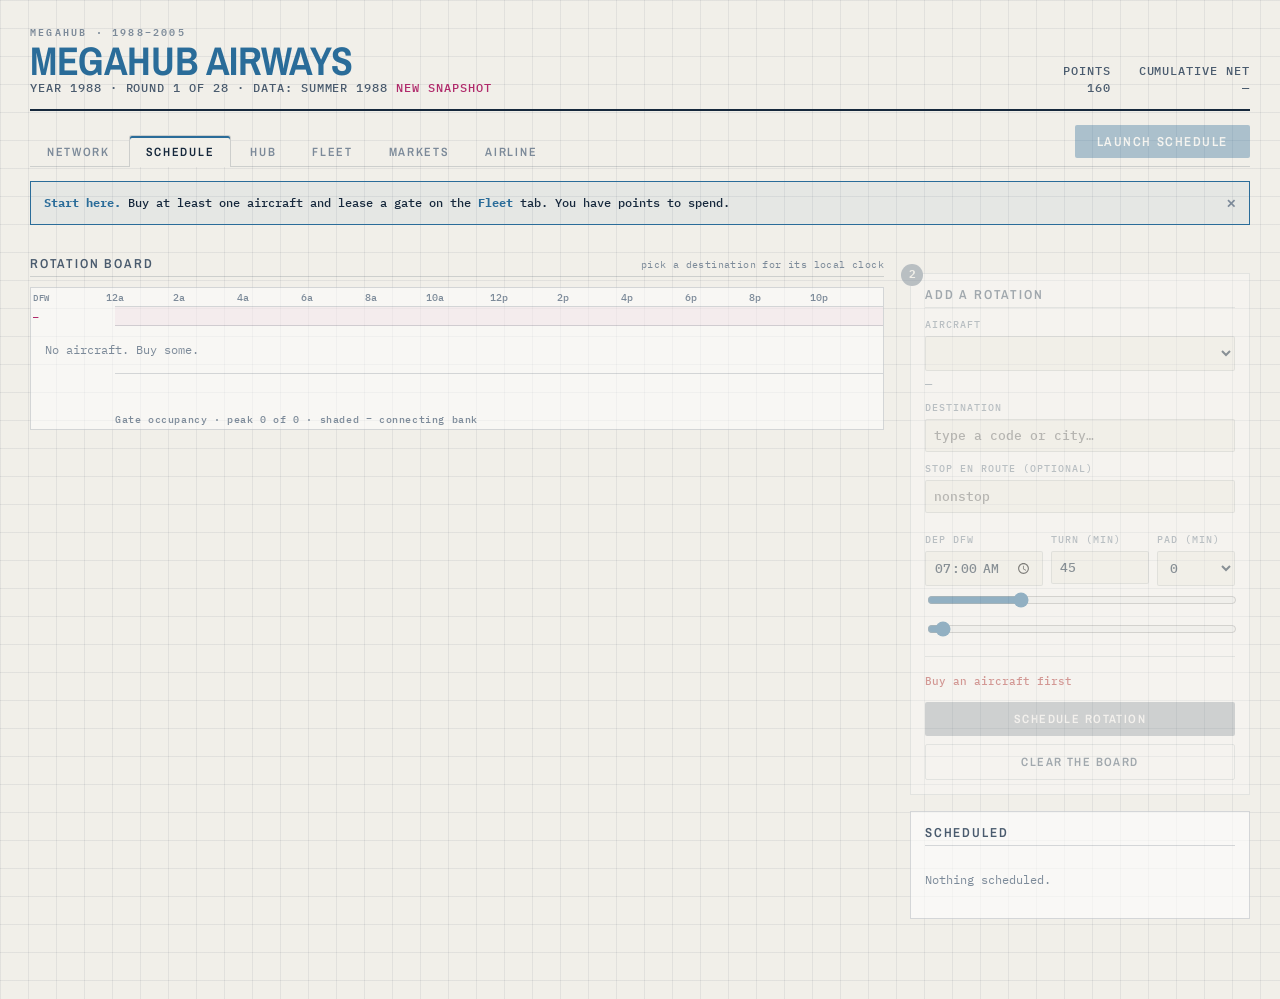
==== index.html @ 3294f984 "Add files via upload" ====
<!DOCTYPE html>
<html lang="en">
<head>
<meta charset="utf-8">
<meta name="viewport" content="width=device-width, initial-scale=1">
<!-- Google tag (gtag.js) -->
<script async src="https://www.googletagmanager.com/gtag/js?id=G-05N353N0ZZ"></script>
<script>
  window.dataLayer = window.dataLayer || [];
  function gtag(){dataLayer.push(arguments);}
  gtag('js', new Date());
  gtag('config', 'G-05N353N0ZZ');
</script>
<title>MegaHub v2.0</title>
<link rel="preconnect" href="https://fonts.googleapis.com">
<link rel="preconnect" href="https://fonts.gstatic.com" crossorigin>
<link href="https://fonts.googleapis.com/css2?family=Archivo+Narrow:wght@400;600;700&family=IBM+Plex+Mono:wght@400;500;600&family=Archivo:wght@400;500&display=swap" rel="stylesheet">
<link rel="stylesheet" href="css/styles.css">
</head>
<body>

<div class="wrap">
<header>
  <div><div class="kicker">MegaHub · 1988–2005</div>
    <h1 id="alTitle" style="color:var(--brand)">MegaHub Airways</h1>
    <div class="sub" id="erabar">Year 1988 · round 1 of 18</div></div>
  <div class="hstats">
    <div class="sub" id="hdrPts">Points<br>—</div>
    <div class="sub" style="text-align:right" id="cumbar">Cumulative<br>—</div>
  </div>
</header>

<div class="ctl">
  <div class="hubsw" id="hubsw" style="display:none" aria-label="Hub being viewed"></div>
  <nav class="tabs" id="tabs" role="tablist" aria-label="Game sections">
    <button type="button" role="tab" data-tab="network">Network</button>
    <button type="button" role="tab" data-tab="schedule">Schedule</button>
    <button type="button" role="tab" data-tab="hub">Hub</button>
    <button type="button" role="tab" data-tab="fleet">Fleet</button>
    <button type="button" role="tab" data-tab="markets">Markets</button>
    <button type="button" role="tab" data-tab="airline">Airline</button>
  </nav>
  <div id="pLaunch" style="position:relative">
  <div class="step-badge" id="launchBadge" style="display:none">3</div>
  <button class="launch" id="launch">Launch schedule</button>
  </div>
</div>

<!-- shared: visible from every tab -->
<div class="shared">
  <div id="resume" style="display:none"></div>
  <div id="tiernote" class="tiernote" style="display:none"></div>
  <div id="coach" style="display:none"></div>
  <div id="viol" class="panel" style="display:none;margin-bottom:12px;border-color:var(--red);background:rgba(178,58,58,.05)"></div>
  <div id="award" class="panel" style="margin-top:12px;display:none"></div>
  <div id="city"></div>
</div>

<section class="tabpane" data-pane="network" role="tabpanel">
  <div class="stats" id="stats"></div>
  <div class="viz">
  <h2 style="margin:0;padding:10px 12px;border-bottom:1px solid var(--rule)">Network <em id="netlab">—</em></h2>
  <div id="map"></div>
  </div>
  <div class="viz">
  <h2 style="margin:0;padding:10px 12px;border-bottom:1px solid var(--rule)">History <em id="histlab"></em></h2>
  <div id="histchart"></div>
  </div>
</section>

<section class="tabpane" data-pane="schedule" role="tabpanel">
  <div class="grid">
    <div>
      <h2>Rotation board <em id="axlab">pick a destination for its local clock</em></h2>
      <div class="board">
      <div class="axis dfw" id="axis"></div>
      <div class="axis loc" id="axis2"><b id="axis2lab">—</b></div>
      <div id="lanes"></div>
      <div class="gates" id="gates"></div>
      <div id="gateconf"></div>
      </div>
    </div>
    <div>
      <div class="panel step" id="pRot" style="margin-top:16px">
      <div class="step-badge">2</div>
      <h2>Add a rotation</h2>
      <label for="ac">Aircraft</label><select id="ac"></select>
      <div id="moverow" style="display:none"></div>
      <div class="rowv" style="margin-top:5px"><span id="acFree" style="color:var(--ink3)">—</span></div>
      <label for="destQ">Destination <span id="rangeNote" style="color:var(--ink3)"></span></label>
      <div class="combo"><input id="destQ" type="text" autocomplete="off" placeholder="type a code or city…"><div class="clist" id="destL"></div></div>
      <label for="viaQ">Stop en route (optional)</label>
      <div class="combo"><input id="viaQ" type="text" autocomplete="off" placeholder="nonstop"><div class="clist" id="viaL"></div></div>
      <div class="duo trio" style="margin-top:10px">
      <div><label for="depT" id="deplab">Dep</label><input type="time" id="depT" step="60" value="07:00"></div>
      <div><label for="turnN">Turn (min)</label><input type="number" id="turnN" min="25" max="720" step="5" value="45"></div>
      <div><label for="padSel" title="Extra block time on each hub leg — absorbs expected delay, costs aircraft time">Pad (min)</label><select id="padSel"><option value="0">0</option><option value="5">5</option><option value="10">10</option><option value="15">15</option><option value="20">20</option><option value="25">25</option><option value="30">30</option></select></div>
      </div>
      <input type="range" id="dep" min="0" max="1439" step="1" value="420">
      <input type="range" id="turn" min="25" max="720" step="1" value="45">
      <div class="fcard" id="fcard"></div>
      <div class="err" id="err"></div>
      <button id="add">Schedule rotation</button>
      <button class="ghost" id="canceledit" style="display:none">Cancel edit</button>
      <button class="ghost" id="clearac" style="display:none">Clear this aircraft's schedule</button>
      <button class="ghost" id="clear">Clear the board</button>
      </div>
      <div class="panel" style="margin-top:16px">
      <h2>Scheduled <em id="schedCount"></em></h2>
      <div id="schedTools" style="display:none">
      <input type="text" id="schedFind" placeholder="filter by flight #, city, or tail…" autocomplete="off">
      <div class="sortrow">
      <span>sort</span>
      <button class="sortb" data-sort="flt">Flight #</button>
      <button class="sortb" data-sort="ac">Tail</button>
      <button class="sortb" data-sort="dst">City</button>
      <button class="sortb" data-sort="dep">Departure</button>
      <button class="sortb" data-sort="pax">Load</button>
      </div>
      </div>
      <div id="rots"></div>
      </div>
    </div>
  </div>
</section>

<section class="tabpane" data-pane="hub" role="tabpanel">
  <div class="viz">
  <h2 style="margin:0;padding:10px 12px;border-bottom:1px solid var(--rule)">Terminal <em id="termlab">—</em></h2>
  <div id="term"></div>
  <div class="tbar"><span>Clock</span><input type="range" id="tclock" min="0" max="1435" step="5" value="600"><b id="tclockOut" style="color:var(--mag);width:48px;text-align:right">10:00</b></div>
  <div id="gantt" style="border-top:1px solid var(--rule)"></div>
  </div>
  <div class="viz">
  <h2 style="margin:0;padding:10px 12px;border-bottom:1px solid var(--rule)">Banks <em id="banklab"></em></h2>
  <div id="bankchart"></div>
  </div>
  <div class="cols3" style="margin-top:24px">
    <div><h2>Tightest connections <em id="tightlab"></em></h2><div id="hubTight"></div></div>
    <div><h2>Most delay-prone flights</h2><div id="hubDelay"></div></div>
    <div><h2>Gate utilization</h2><div id="hubGates"></div></div>
  </div>
</section>

<section class="tabpane" data-pane="fleet" role="tabpanel">
  <div class="fleetgrid">
  <div>
    <div class="panel" id="hubsPanel" style="margin-bottom:18px"></div>
    <div class="panel step" id="pFleet">
    <div class="step-badge">1</div>
    <h2>Fleet &amp; gates <em id="bpts">—</em></h2>
    <label for="hub" style="margin-top:0">Home hub <span id="hublock" style="color:var(--ink3)"></span></label>
    <select id="hub"></select>
    <label for="startY">Start year <span id="startlock" style="color:var(--ink3)"></span></label>
    <select id="startY"></select>
    <div style="height:10px"></div>
    <div class="cat" id="cat"></div>
    <div style="border-top:1px solid var(--rule);margin:10px 0 8px"></div>
    <div class="cat">
    <div><b id="gatelab">Gates</b><i>8 pts each · an aircraft on the ground holds one</i></div>
    <span style="color:var(--ink3);font-size:11px">8pt</span>
    <span class="stepper"><span data-gm="1">−</span><span class="n" id="gnum">7</span><span data-gp="1">+</span></span>
    </div>
    <div class="cat" id="tiercat" style="margin-top:5px"></div>
    <div id="gatemix"></div>
    <div id="warn"></div>
    <div class="budget"><div id="bbar"></div></div>
    <div id="buysum"></div>
    <button id="build">Purchase</button>
    <div id="roster"></div>
    </div>
  </div>
  <div class="panel" id="fperfPanel">
    <h2>Fleet performance <em id="fplab"></em></h2>
    <div id="ftypes"></div>
    <div id="ftails"></div>
  </div>
  </div>
</section>

<section class="tabpane" data-pane="markets" role="tabpanel">
  <div class="panel" id="mexpPanel">
    <h2>Market explorer <em id="mexplab"></em></h2>
    <select id="mktSel" aria-label="Choose a city to explore"></select>
    <div id="mexp"></div>
  </div>
  <h2 style="margin-top:26px">Opportunities <em id="opplab"></em></h2>
  <div class="cols3">
    <div><h3 class="sub3">Biggest unserved cities</h3><div id="oppUnserved"></div></div>
    <div><h3 class="sub3">Most spill on served cities</h3><div id="oppSpill"></div></div>
    <div><h3 class="sub3">Connections your banks miss</h3><div id="oppMissed"></div></div>
  </div>
  <div class="cols">
    <div><h2>Connecting markets <em id="mklab"></em></h2>
      <input type="text" id="mktFind" placeholder="search a market or city code…" autocomplete="off" spellcheck="false" style="margin-bottom:8px">
      <div id="markets"></div></div>
    <div><h2>Frequency &amp; capture <em id="fqlab">click a city</em></h2><div id="freq"></div></div>
  </div>
</section>

<section class="tabpane" data-pane="airline" role="tabpanel">
  <div class="cols">
    <div class="panel" style="margin-bottom:16px">
    <h2>Airline</h2>
    <input id="alName" type="text" maxlength="26" value="MegaHub Airways" spellcheck="false">
    <div class="duo" style="margin-top:8px">
    <div><label for="c1" style="margin-top:0">Primary</label><input type="color" id="c1" value="#2A6C99"></div>
    <div><label for="c2" style="margin-top:0">Secondary</label><input type="color" id="c2" value="#16283C"></div>
    </div>
    <div id="livery" style="margin-top:10px"></div>
    </div>
    <div class="panel" style="margin-top:16px">
    <h2>Game management <em id="saveState">—</em></h2>
    <button class="ghost" id="btnUndo" disabled>Undo last action</button>
    <div class="savebtns" style="margin-top:8px">
    <button class="ghost" id="btnExport">Save Game</button>
    <button class="ghost" id="btnImport">Load Game</button>
    </div>
    <input type="file" id="importFile" accept=".json,application/json" style="display:none">
    <button class="ghost" id="btnRestartYear">Restart current year</button>
    <button class="ghost" id="btnNew" style="border-color:rgba(178,58,58,.35);color:var(--red)">New game</button>
    <div id="saveNote" class="frow" style="margin-top:8px;color:var(--ink3);display:none"></div>
    </div>
  </div>
  <h2 style="margin-top:28px">Season by season <em id="seasonlab"></em></h2>
  <div id="seasons"></div>
  <h2 style="margin-top:28px">How MegaHub works</h2>
  <div class="foot">
  One round per year, 1988 to 2005. Each launch pays traffic points and charges fleet and gate upkeep; the net funds next year's growth.
  Demand and the aircraft catalog step forward on the real schedule years — 1988, 1993, 1997, 2001, 2005.
  326 airports. Anything closer than 75 nm to your hub is a drive, not a flight. Indiana kept no daylight time in 1988.
  A bigger terminal is a slower one: minimum connect time rises 5 minutes for every 5 gates you lease, up to a 40-minute cap. Widebodies (200+ seats) need a heavy gate, and arrivals from abroad need an international (customs) gate to deplane — on the ground 90 minutes or more, only for the first 45, then they're towed off. Flights from Canada, Bermuda, Nassau and Aruba clear US customs before departure and arrive as domestic. Bigger gates take smaller aircraft when they're free.
  Slack absorbs delay. An aircraft turned at the minimum, every time, carries the morning's delay all day — and its own connections stop working. Padding a rotation adds scheduled block time to both of its hub legs: it soaks up expected delay, but keeps the aircraft busy longer. A trip longer than a day — Tokyo, Hong Kong — flies as a 2-day line: pair two aircraft of the same type and they swap schedules every day, so the flight still operates daily. Their spare hours can carry other flying. Once you can afford it, open more hubs from the Fleet tab (40 points plus gates): each hub runs its own schedule, gates and fleet, and the switcher beside the tabs picks which one you're working on. Connecting passengers between two cities are counted once across the airline, so your hubs compete for them — offering both routings wins more of a market, but never more than exists. Each extra hub numbers its flights in its own thousand. A rotation can also visit another of your hubs — as its destination (a trunk, like DEN–RDU) or its stop (DEN–LAX–RDU–LAX–DEN): each leg is a separate flight belonging to the hub it touches, the visiting aircraft uses that hub's gates and turn time, and a hub-to-hub city pair is one market. Passengers can connect once, at either hub.
  Connections are worth most around 30 minutes above the minimum, not at it.
  Customs adds 30 minutes to any connection arriving from abroad. ETOPS constrains twins; trijets and quads crossed oceans freely.
  Score is net passenger-miles — filled seat-miles minus a penalty for empty ones — on great-circle O&amp;D distance, revealed only when you launch.
  A stop en route sells three markets — hub to stop, stop to destination, and hub to destination at a one-stop discount that grows with the detour.
  Local hub traffic boards first; connections take the seats that are left.
  Market share follows an S-curve on frequency — but passengers expect fewer daily options the longer the haul,
  so one daily 767 to Honolulu captures half its market while one daily to Oklahoma City captures a sixth.
  An aircraft on the ground at <span id="foothub">DFW</span> holds a gate the whole time it sits there. Parking it overnight at a spoke is how you free one.
  Arizona and Hawaii keep no daylight time.
  </div>
</section>
</div>

<script src="js/engine/constants.js"></script>
<script src="js/data/airports.js"></script>
<script src="js/data/catalog.js"></script>
<script src="js/engine/world.js"></script>
<script src="js/engine/demand.js"></script>
<script src="js/engine/timing.js"></script>
<script src="js/engine/economy.js"></script>
<script src="js/engine/rotation.js"></script>
<script src="js/engine/network.js"></script>
<script src="js/engine/gates.js"></script>
<script src="js/engine/ops.js"></script>
<script src="js/engine/evaluate.js"></script>
<script src="js/app/state.js"></script>
<script src="js/ui/panels.js"></script>
<script src="js/ui/board.js"></script>
<script src="js/app/persist.js"></script>
<script src="js/ui/flightcard.js"></script>
<script src="js/ui/coach.js"></script>
<script src="js/ui/brand.js"></script>
<script src="js/ui/map.js"></script>
<script src="js/ui/terminal.js"></script>
<script src="js/ui/editor.js"></script>
<script src="js/ui/fleetperf.js"></script>
<script src="js/ui/markets.js"></script>
<script src="js/ui/hubstats.js"></script>
<script src="js/ui/history.js"></script>
<script src="js/ui/hubs.js"></script>
<script src="js/ui/tabs.js"></script>
<script src="js/ui/events.js"></script>
<script src="js/main.js"></script>

</body>
</html>
---- css/styles.css ----
:root{--paper:#F1EFE9;--ink:#16283C;--ink2:#4A5B6E;--ink3:#7C8A99;
    --brand:#2A6C99;--brand2:#16283C;--brand-fg:#fff;--brand2-fg:#fff;
    --mag:#B02A6B;--blue:#2A6C99;--green:#5A7C33;--amber:#B8760F;--red:#B23A3A;--violet:#5B4B8A;
    --rule:rgba(22,40,60,.16);--rule2:rgba(22,40,60,.07);
    --sans:'Archivo',system-ui,sans-serif;--cond:'Archivo Narrow',sans-serif;--mono:'IBM Plex Mono',monospace}
  *{box-sizing:border-box}
  body{margin:0;background:var(--paper);color:var(--ink);font:400 15px/1.6 var(--sans);
    background-image:linear-gradient(var(--rule2) 1px,transparent 1px),linear-gradient(90deg,var(--rule2) 1px,transparent 1px);background-size:28px 28px}
  .wrap{max-width:1260px;margin:0 auto;padding:26px 20px 80px}
  header{display:flex;align-items:flex-end;justify-content:space-between;gap:20px;border-bottom:2px solid var(--ink);padding-bottom:12px;flex-wrap:wrap}
  h1{font:700 40px/.95 var(--cond);letter-spacing:-.01em;margin:0;text-transform:uppercase}
  h1 span{color:var(--mag)}
  .sub{font:500 12px/1.4 var(--mono);color:var(--ink2);letter-spacing:.08em;text-transform:uppercase}
  h2{font:600 13px/1 var(--cond);letter-spacing:.14em;text-transform:uppercase;color:var(--ink2);margin:0 0 10px;padding-bottom:6px;border-bottom:1px solid var(--rule);display:flex;justify-content:space-between;align-items:baseline}
  h2 em{font:400 10px/1 var(--mono);font-style:normal;color:var(--ink3);letter-spacing:.04em;text-transform:none}
  .stats{display:grid;grid-template-columns:repeat(auto-fit,minmax(130px,1fr));gap:1px;background:var(--rule);border:1px solid var(--rule);margin:18px 0 14px}
  .stat{background:var(--paper);padding:11px 13px}
  .stat .k{font:500 10px/1.4 var(--mono);letter-spacing:.1em;text-transform:uppercase;color:var(--ink3)}
  .stat .v{font:600 24px/1.2 var(--mono);font-variant-numeric:tabular-nums;margin-top:2px}
  .stat .v.mask{color:var(--ink3);letter-spacing:.1em}
  .stat .n{font:400 11px/1.3 var(--mono);color:var(--ink2)}
  .grid{display:grid;grid-template-columns:1fr 340px;gap:26px;align-items:start}
  @media(max-width:1000px){.grid{grid-template-columns:1fr}}
  .board{border:1px solid var(--rule);background:rgba(255,255,255,.5)}
  .axis{position:relative;height:19px;margin-left:84px}
  .axis.dfw{border-bottom:1px solid var(--rule)}
  .axis.loc{border-bottom:1px solid var(--rule);background:rgba(176,42,107,.05)}
  .axis i{position:absolute;top:0;font:500 10px/19px var(--mono);color:var(--ink3);transform:translateX(-50%);font-style:normal}
  .axis.loc i{color:var(--mag)}
  .axis b{position:absolute;left:-82px;top:0;font:500 9px/19px var(--mono);color:var(--ink3);letter-spacing:.06em}
  .axis.loc b{color:var(--mag)}
  .lane{display:flex;border-bottom:1px solid var(--rule2);min-height:34px}
  .lane:last-child{border-bottom:0}
  .tag{width:84px;flex:none;padding:6px 8px;border-right:1px solid var(--rule)}
  .tag b{display:block;font:600 12px/1.2 var(--mono)}
  .tag i{display:block;font:400 9px/1.3 var(--mono);color:var(--ink3);font-style:normal}
  .track{position:relative;flex:1;margin:5px 0}
  .track .hr{position:absolute;inset:0;background:repeating-linear-gradient(90deg,transparent 0,transparent calc(8.333% - 1px),var(--rule2) calc(8.333% - 1px),var(--rule2) 8.333%)}
  .editing td{background:rgba(176,42,107,.10)}
  .blk{position:absolute;height:24px;top:0;border-radius:2px;display:flex;align-items:center;font:600 10px/1 var(--mono);color:#fff;padding:0 5px;white-space:nowrap;overflow:hidden;cursor:pointer;border-bottom:3px solid transparent}
  .out{background:var(--brand);color:var(--brand-fg)} .ret{background:var(--brand2);color:var(--brand2-fg)}
  .q-hi{border-bottom-color:#7FB93E} .q-md{border-bottom-color:#E0A93A} .q-lo{border-bottom-color:#D96A6A}
  .turn{background:transparent;border-top:1px dashed var(--ink3);border-bottom:1px dashed var(--ink3);border-radius:0}
  .turn.ron{border-color:var(--violet);background:rgba(91,75,138,.10)}
  .gates{margin-left:84px;border-top:1px solid var(--rule);position:relative;height:54px;padding-top:4px}
  .gcol{position:absolute;bottom:16px;background:var(--green);opacity:.55;border-radius:1px 1px 0 0}
  .gcol.over{background:var(--red);opacity:.85}
  #gateconf{margin-top:2px}
  .gconf{border:1px solid rgba(178,58,58,.35);background:rgba(178,58,58,.05);border-radius:5px;padding:8px 10px;margin-top:8px}
  .gconf h3{margin:0 0 5px;font:600 11px/1.3 var(--mono);color:var(--red);letter-spacing:.02em}
  .gconf .gcline{font:500 11px/1.6 var(--mono);color:var(--ink2)}
  .gconf .gcline b{color:var(--ink);font-weight:600}
  .gconf .hint{margin-top:5px;font:500 10px/1.4 var(--mono);color:var(--ink3)}
  .glab{position:absolute;left:0;bottom:0;font:500 10px/1.4 var(--mono);color:var(--ink3);letter-spacing:.06em}
  .bank{position:absolute;top:0;bottom:16px;background:rgba(176,42,107,.09);border-left:1px solid rgba(176,42,107,.35);border-right:1px solid rgba(176,42,107,.35)}
  .panel{border:1px solid var(--rule);background:rgba(255,255,255,.6);padding:14px}
  label{display:block;font:500 10px/1.4 var(--mono);letter-spacing:.1em;text-transform:uppercase;color:var(--ink3);margin:10px 0 4px}
  select,input[type=time],input[type=number]{width:100%;font:500 13px var(--mono);padding:7px 8px;border:1px solid var(--rule);background:var(--paper);color:var(--ink);border-radius:2px}
  select:focus,input:focus{outline:0;border-color:var(--brand)}
  select option:disabled{color:#B9C0C7}
  input[type=range]{width:100%;accent-color:var(--brand);margin-top:6px}
  .duo{display:grid;grid-template-columns:1fr 1fr;gap:8px}
  .rowv{display:flex;justify-content:space-between;font:500 12px var(--mono);color:var(--ink2)}
  button{width:100%;margin-top:12px;font:600 12px/1 var(--cond);letter-spacing:.12em;text-transform:uppercase;padding:11px;background:var(--ink);color:var(--paper);border:0;border-radius:2px;cursor:pointer}
  button:hover{background:var(--brand2);color:var(--brand2-fg)}
  button.ghost{background:transparent;color:var(--ink2);border:1px solid var(--rule);margin-top:8px}
  button.ghost:hover{border-color:var(--brand);color:var(--brand)}
  button.launch{background:var(--brand);color:var(--brand-fg);font-size:14px;padding:14px;margin:0}
  button.launch:hover{background:var(--brand2);color:var(--brand2-fg)}
  button:disabled{opacity:.35;cursor:not-allowed}
  .err{font:500 11px/1.4 var(--mono);color:var(--red);margin-top:8px;min-height:16px}
  table{width:100%;border-collapse:collapse;font:400 12px var(--mono);font-variant-numeric:tabular-nums}
  th{font:500 9px/1.4 var(--mono);letter-spacing:.09em;text-transform:uppercase;color:var(--ink3);text-align:right;padding:4px 0;border-bottom:1px solid var(--rule)}
  th:first-child{text-align:left}
  td{padding:4px 0;border-bottom:1px solid var(--rule2);text-align:right}
  td:first-child{text-align:left}
  tr.clik{cursor:pointer} tr.clik:hover td{background:rgba(176,42,107,.06)}
  .pill{font:600 9px/1 var(--mono);padding:3px 5px;border-radius:2px}
  .p-hi{background:rgba(90,124,51,.16);color:var(--green)}
  .p-md{background:rgba(184,118,15,.16);color:var(--amber)}
  .p-lo{background:rgba(178,58,58,.14);color:var(--red)}
  .x{cursor:pointer;color:var(--ink3);font:600 12px var(--mono)}
  #schedTools{margin-bottom:10px}
  #schedFind{width:100%;padding:7px 9px;margin-bottom:7px;border:1px solid var(--rule);border-radius:5px;
    font:400 12px var(--mono);background:var(--card);color:var(--ink)}
  #schedFind:focus{outline:none;border-color:var(--brand)}
  .sortrow{display:flex;align-items:center;gap:5px;flex-wrap:wrap;font:500 10px var(--mono);color:var(--ink3)}
  .sortrow span{text-transform:uppercase;letter-spacing:.06em}
  .sortb{width:auto;margin:0;padding:4px 8px;font:500 10px var(--mono);border:1px solid var(--rule);
    background:var(--card);color:var(--ink2);cursor:pointer;border-radius:4px}
  .sortb:hover{border-color:var(--brand)}
  .sortb.on{background:var(--brand);color:#fff;border-color:var(--brand)}
  .sortb.on::after{content:' ▾'}
  .sortb.on.asc::after{content:' ▴'}
  .fltno{color:var(--brand);font-weight:600}
  .dirchip{display:inline-block;font:600 9px var(--mono);text-transform:uppercase;letter-spacing:.04em;
    padding:1px 4px;border-radius:3px;vertical-align:middle;margin-right:2px}
  .dirchip.out{background:rgba(42,108,153,.14);color:var(--brand)}
  .dirchip.ret{background:rgba(124,138,153,.16);color:var(--ink2)}
  .rotwrap{display:contents}
  .rotwrap .blk{cursor:pointer}
  .rotwrap.ed .blk.out,.rotwrap.ed .blk.ret{outline:1px solid var(--brand);outline-offset:-1px}
  .lanegroup{font:600 10px var(--mono);color:var(--ink3);text-transform:uppercase;letter-spacing:.06em;
    margin:8px 0 2px;padding-left:2px}
  #roster{margin-top:12px}
  #roster .rgroup{margin-top:10px}
  #roster .rgh{font:600 11px var(--mono);color:var(--ink2);text-transform:uppercase;letter-spacing:.05em;
    display:flex;justify-content:space-between;align-items:baseline;margin-bottom:5px;
    border-bottom:1px solid var(--rule);padding-bottom:3px}
  #roster .rgh em{color:var(--ink3);font-weight:400;font-style:normal;font-size:10px}
  #roster .rline{display:flex;align-items:center;gap:6px;padding:3px 0;font:400 12px var(--mono)}
  #roster .tail{width:64px;padding:3px 5px;border:1px solid var(--rule);border-radius:4px;
    font:600 12px var(--mono);background:var(--card);color:var(--ink)}
  #roster .tail:focus{outline:none;border-color:var(--brand)}
  #roster .rst{flex:1;color:var(--ink3);font-size:11px}
  #roster .rst.flying{color:var(--brand)}
  #roster .sell{width:auto;margin:0;padding:3px 8px;font:500 10px var(--mono);
    border:1px solid rgba(178,58,58,.35);color:var(--red);background:var(--card);cursor:pointer;border-radius:4px}
  #roster .sell:hover{background:rgba(178,58,58,.08)}
  #roster .sell:disabled{opacity:.4;cursor:not-allowed;border-color:var(--rule);color:var(--ink3)}
  #roster .repl{width:auto;margin:0;padding:3px 8px;font:500 10px var(--mono);
    border:1px solid rgba(42,108,153,.4);color:var(--brand);background:var(--card);cursor:pointer;border-radius:4px}
  #roster .repl:hover{background:rgba(42,108,153,.08)}
  #roster .replbox{margin:2px 0 6px;padding:7px 9px;border:1px solid rgba(42,108,153,.3);
    border-radius:5px;background:rgba(42,108,153,.04)}
  #roster .replbox .rh{font:600 10px/1.4 var(--mono);color:var(--brand);margin-bottom:5px;letter-spacing:.02em}
  #roster .replopt{display:flex;align-items:center;justify-content:space-between;gap:8px;
    padding:3px 4px;border-radius:4px;cursor:pointer;font:400 11px var(--mono);color:var(--ink2)}
  #roster .replopt:hover{background:rgba(42,108,153,.1)}
  #roster .replopt b{color:var(--ink);font-weight:600}
  #roster .replopt .d{font-size:10px;color:var(--ink3)}
  #roster .replopt.bad{opacity:.45;cursor:not-allowed}
  #roster .replopt.bad:hover{background:none}
  #roster .replnote{font:500 10px/1.4 var(--mono);color:var(--ink3);margin-top:4px}
  #moverow{margin:8px 0 2px;padding:7px 9px;border:1px solid rgba(90,124,51,.32);border-radius:5px;background:rgba(90,124,51,.05)}
  #moverow .mh{font:600 10px/1.4 var(--mono);color:var(--green);margin-bottom:5px;letter-spacing:.02em}
  #moverow .mchips{display:flex;flex-wrap:wrap;gap:5px}
  #moverow .mchip{font:500 11px var(--mono);color:var(--ink);padding:3px 8px;border:1px solid var(--rule);
    border-radius:4px;background:var(--card);cursor:pointer}
  #moverow .mchip:hover{border-color:var(--green);background:rgba(90,124,51,.1)}
  #moverow .mchip .d{color:var(--ink3);font-size:10px}
  #moverow .mnone{font:500 10px/1.4 var(--mono);color:var(--ink3)}
  tr.det td{background:rgba(176,42,107,.04);padding-top:0}
  .fldet{font:400 11px/1.6 var(--mono);color:var(--ink2);padding:2px 0 6px}
  .fldet b{color:var(--ink)}
  .fldet .seg{display:inline-block;margin-right:12px}
  .loadbar{display:inline-block;width:46px;height:7px;border:1px solid var(--rule);border-radius:3px;
    vertical-align:middle;overflow:hidden;background:var(--card)}
  .loadbar i{display:block;height:100%;background:var(--brand)}
  .x:hover{color:var(--red)}
  .empty{font:400 12px/1.6 var(--mono);color:var(--ink3);padding:14px 0}
  .cat{display:grid;grid-template-columns:1fr auto auto;gap:5px 8px;align-items:center;font:400 12px var(--mono)}
  .cat b{font:500 12px var(--mono)}
  .cat i{font-style:normal;color:var(--ink3);font-size:10px;display:block}
  .stepper{display:flex;gap:3px;align-items:center}
  .stepper span{width:21px;height:21px;display:grid;place-items:center;border:1px solid var(--rule);border-radius:2px;cursor:pointer;font:600 12px var(--mono);user-select:none}
  .stepper span.n{border:0;width:18px;cursor:default}
  .stepper span:not(.n):hover{border-color:var(--brand);color:var(--brand)}
  .budget{height:6px;background:var(--rule2);border-radius:3px;overflow:hidden;margin:10px 0 4px}
  .budget div{height:100%;background:var(--green)}
  .budget div.over{background:var(--red)}
  .cols{display:grid;grid-template-columns:1fr 1fr;gap:24px;margin-top:24px}
  @media(max-width:820px){.cols{grid-template-columns:1fr}}
  #city{margin-top:26px;border:1px solid var(--rule);background:rgba(255,255,255,.6);padding:16px;display:none}
  .cityhead{display:flex;justify-content:space-between;align-items:baseline;border-bottom:1px solid var(--rule);padding-bottom:8px;margin-bottom:12px}
  .cityhead b{font:700 22px/1 var(--cond);letter-spacing:.02em}
  .cityhead i{font:400 11px/1.4 var(--mono);color:var(--ink3);font-style:normal}
  .combo{position:relative}
  .combo input{width:100%;font:500 13px var(--mono);padding:7px 8px;border:1px solid var(--rule);background:var(--paper);color:var(--ink);border-radius:2px}
  .combo input:focus{outline:0;border-color:var(--brand)}
  .clist{position:absolute;z-index:30;left:0;right:0;top:100%;max-height:240px;overflow:auto;background:var(--paper);border:1px solid var(--ink);border-top:0;display:none;box-shadow:0 6px 18px rgba(22,40,60,.12)}
  .clist.open{display:block}
  .citem{display:flex;align-items:center;justify-content:space-between;gap:8px;padding:5px 8px;font:400 12px var(--mono);cursor:pointer;border-bottom:1px solid var(--rule2)}
  .citem:hover,.citem.sel{background:rgba(176,42,107,.10)}
  .citem.dis{opacity:.4;cursor:not-allowed}
  .citem em{font-style:normal;color:var(--ink3);font-size:11px}
  .badge{font:600 9px var(--mono);padding:2px 4px;border-radius:2px;white-space:nowrap}
  .b-ok{background:rgba(90,124,51,.16);color:var(--green)}
  .b-via{background:rgba(42,108,153,.14);color:var(--blue)}
  .b-no{background:rgba(178,58,58,.12);color:var(--red)}
  .viz{border:1px solid var(--rule);background:rgba(255,255,255,.5);margin-top:24px;padding:0}
  .mapwrap{position:relative}
  #mapsvg{display:block;cursor:grab}
  #mapsvg.grabbing{cursor:grabbing}
  .mapzoom{position:absolute;top:10px;right:10px;display:flex;flex-direction:column;gap:4px}
  .mapzoom button{width:28px;height:28px;padding:0;font:600 15px/1 var(--mono);color:var(--ink2);
    background:rgba(255,255,255,.92);border:1px solid var(--rule);border-radius:5px;cursor:pointer;
    display:flex;align-items:center;justify-content:center}
  .mapzoom button:hover{border-color:var(--brand);color:var(--brand)}
  .mapzoom button:disabled{opacity:.4;cursor:default;border-color:var(--rule);color:var(--ink3)}
  .viz svg{display:block;width:100%;height:auto}
  .tbar{display:flex;align-items:center;gap:12px;padding:8px 12px;border-top:1px solid var(--rule);font:500 11px var(--mono);color:var(--ink2)}
  .tbar input[type=range]{flex:1;accent-color:var(--brand);margin:0}
  .glane{display:flex;border-bottom:1px solid var(--rule2);min-height:22px}
  .glane .gt{width:44px;flex:none;font:600 10px/22px var(--mono);color:var(--ink3);padding-left:8px;border-right:1px solid var(--rule)}
  .gtrack{position:relative;flex:1;margin:3px 0}
  .gblk{position:absolute;height:16px;top:0;border-radius:2px;font:600 9px/16px var(--mono);color:#fff;padding:0 4px;overflow:hidden;white-space:nowrap}
  .tcur{position:absolute;top:0;bottom:0;width:1px;background:var(--brand);z-index:5}
  input[type=color]{width:100%;height:32px;padding:2px;border:1px solid var(--rule);background:var(--paper);border-radius:2px;cursor:pointer}
  #alName{width:100%;font:600 15px var(--cond);letter-spacing:.02em;padding:8px;border:1px solid var(--rule);background:var(--paper);color:var(--ink);border-radius:2px;text-transform:uppercase}
  .kicker{font:600 10px/1 var(--mono);letter-spacing:.22em;color:var(--ink3);text-transform:uppercase;margin-bottom:6px}
  .dly{font:600 9px/1 var(--mono);padding:2px 4px;border-radius:2px;background:rgba(184,118,15,.16);color:var(--amber)}
  .dly.bad{background:rgba(178,58,58,.14);color:var(--red)}
  .fcard{margin-top:12px;border-top:1px solid var(--rule);padding-top:9px}
  .frow{display:flex;justify-content:space-between;align-items:baseline;font:400 11px/1.85 var(--mono);color:var(--ink3)}
  .frow b{font-weight:600;color:var(--ink);font-variant-numeric:tabular-nums}
  .frow b em{font-style:normal;font-weight:400;color:var(--ink3);font-size:10px;margin-left:5px}
  .frow span em{font-style:normal;font-size:10px;margin-left:4px}
  .frow.sep{border-top:1px dotted var(--rule);margin-top:5px;padding-top:5px}
  .dot{display:inline-block;width:6px;height:6px;border-radius:50%;margin-left:6px;vertical-align:middle}
  .d-hi{background:var(--green)} .d-md{background:var(--amber)} .d-lo{background:var(--red)}
  .chips{display:flex;flex-wrap:wrap;gap:4px;margin-top:9px}
  .chip{font:600 9px/1.5 var(--mono);letter-spacing:.03em;padding:3px 6px;border-radius:2px;
    background:rgba(42,108,153,.09);color:var(--brand);border:1px solid rgba(42,108,153,.22)}
  .chip.warn{background:rgba(184,118,15,.11);color:var(--amber);border-color:rgba(184,118,15,.28)}
  #buysum{display:grid;grid-template-columns:1fr 1fr;gap:6px 14px;margin:10px 0 2px;
    padding:9px 11px;border:1px solid var(--rule);border-radius:6px;background:var(--card)}
  #buysum .bs{display:flex;justify-content:space-between;align-items:baseline;
    font:400 12px var(--mono);color:var(--ink2)}
  #buysum .bs b{font-weight:600;color:var(--ink);font-size:13px}
  #buysum .bs.spend b{color:var(--brand)}
  #buysum .bs.over b{color:var(--red)}
  .chip.ron{background:rgba(91,75,138,.11);color:var(--violet);border-color:rgba(91,75,138,.28)}

  .panel.step{position:relative}
  .step-badge{position:absolute;left:-10px;top:-10px;width:22px;height:22px;border-radius:50%;
    background:var(--ink3);color:var(--paper);display:grid;place-items:center;
    font:700 11px/1 var(--mono);z-index:4}
  .panel.on{border-color:var(--brand)}
  .panel.on>.step-badge,#launchBadge.on{background:var(--brand);color:var(--brand-fg)}
  .panel.on::after{content:'';position:absolute;inset:-3px;border:2px solid var(--brand);border-radius:3px;
    animation:halo 1.9s ease-out infinite;pointer-events:none}
  @keyframes halo{0%{opacity:.85;transform:scale(1)}70%{opacity:0;transform:scale(1.02)}100%{opacity:0}}
  .panel.off{opacity:.48}
  #pLaunch .step-badge{left:-10px;top:-10px}
  #coach{display:flex;justify-content:space-between;align-items:center;gap:12px;padding:11px 13px;margin-bottom:14px;
    border:1px solid var(--brand);background:rgba(42,108,153,.06);font:500 12px/1.5 var(--mono);color:var(--ink)}
  #coach b{color:var(--brand)}
  #coach .x{flex:none}
  @media(prefers-reduced-motion:reduce){.panel.on::after{animation:none;opacity:.6}}
  .savebtns{display:grid;grid-template-columns:1fr 1fr;gap:8px}
  .savebtns button{margin-top:0}
  #resume{display:flex;justify-content:space-between;align-items:center;gap:12px;padding:11px 13px;margin-bottom:14px;
    border:1px solid var(--ink);background:rgba(22,40,60,.05);font:500 12px/1.5 var(--mono)}
  #resume .acts{display:flex;gap:8px;flex:none}
  #resume button{width:auto;margin:0;padding:7px 12px;font-size:11px}
  .free{position:absolute;height:24px;top:0;background:rgba(90,124,51,.13);border:1px dashed rgba(90,124,51,.55);border-radius:2px;pointer-events:none}
  .stale{opacity:.62}
  .foot{margin-top:34px;border-top:1px solid var(--rule);padding-top:12px;font:400 11px/1.7 var(--mono);color:var(--ink3)}

/* ---------------- v3 structure: header stats, tab bar, shared strip, tab panes ---------------- */
.hstats{display:flex;gap:28px;align-items:flex-end;text-align:right}
.ctl{display:flex;align-items:flex-end;justify-content:space-between;gap:12px 20px;flex-wrap:wrap;margin-top:14px;border-bottom:1px solid var(--rule)}
.tabs{display:flex;gap:2px;flex-wrap:wrap}
.tabs button{width:auto;margin:0;padding:10px 16px 9px;background:transparent;color:var(--ink3);border:1px solid transparent;border-bottom:0;
  border-radius:3px 3px 0 0;font:600 12px/1 var(--cond);letter-spacing:.14em;position:relative;top:1px}
.tabs button:hover{background:rgba(255,255,255,.45);color:var(--ink)}
.tabs button[aria-selected=true]{background:var(--paper);color:var(--ink);border-color:var(--rule);box-shadow:inset 0 2px 0 var(--brand)}
.ctl #pLaunch{margin-bottom:8px}
.ctl button.launch{width:auto;padding:10px 22px;font-size:13px}
.shared>*{margin-top:14px}
.shared>#viol{margin-bottom:0}
.tabpane{display:none;padding-top:18px}
.tabpane.on{display:block}
.tabpane>:first-child,.tabpane .grid>div>:first-child{margin-top:0}
.narrow{max-width:760px}
.tabpane .foot{margin-top:0;border-top:0;padding-top:0}
@media(max-width:700px){.ctl{align-items:stretch}.ctl #pLaunch{width:100%}.ctl button.launch{width:100%}.tabs button{padding:9px 11px 8px}}
.maplegend{padding:7px 12px 9px;border-top:1px solid var(--rule);font:400 10px/1.5 var(--mono);color:var(--ink3)}

/* ---------------- v3.2: fleet performance + markets ---------------- */
.fleetgrid{display:grid;grid-template-columns:380px minmax(0,1fr);gap:24px;align-items:start}
@media(max-width:1000px){.fleetgrid{grid-template-columns:1fr}}
.cols3{display:grid;grid-template-columns:repeat(3,minmax(0,1fr));gap:22px}
@media(max-width:1000px){.cols3{grid-template-columns:1fr}}
.sub3{font:600 10px/1.3 var(--mono);letter-spacing:.1em;text-transform:uppercase;color:var(--ink2);margin:16px 0 6px}
.sub3 em{font-style:normal;color:var(--ink3);letter-spacing:.02em;text-transform:none;font-weight:400;margin-left:6px}
.tscroll{overflow-x:auto}
th[data-fsort]{cursor:pointer;user-select:none} th[data-fsort]:hover,th.on{color:var(--ink)}
.fptab td,.fptab th{padding-left:6px;white-space:nowrap}
.flag{font:600 9px/1 var(--mono);padding:3px 5px;border-radius:2px;margin-right:4px;white-space:nowrap}
.f-up{background:rgba(90,124,51,.16);color:var(--green)} .f-dn{background:rgba(184,118,15,.16);color:var(--amber)}
.f-low{background:rgba(91,75,138,.14);color:var(--violet)} .f-idle{background:rgba(178,58,58,.14);color:var(--red)}
.fpst{opacity:.6}
.note{font:400 10.5px/1.6 var(--mono);color:var(--ink3);margin-top:8px}
.mexphead{display:flex;justify-content:space-between;gap:12px;align-items:flex-start;margin:12px 0 2px;flex-wrap:wrap}
.mexphead b{font:700 16px/1.2 var(--cond)} .mexphead i{font:400 11px/1.6 var(--mono);color:var(--ink3);font-style:normal}
#mktSel{max-width:460px}
/* ---------------- v3.3: hub analytics, history, map colour mode ---------------- */
.mapmode{margin-right:12px;white-space:nowrap} .mapmode .x{font-size:10px} .mapmode .x.on{color:var(--ink);text-decoration:underline;text-underline-offset:3px}
#bankchart svg,#histchart svg{display:block;width:100%;height:auto}
/* ---------------- v3.4: gate tiers ---------------- */
.gatemix{display:flex;justify-content:space-between;flex-wrap:wrap;gap:4px 10px;font:500 10.5px/1.5 var(--mono);color:var(--ink2);margin-top:6px}
.tiernote{display:flex;justify-content:space-between;gap:12px;border:1px solid rgba(91,75,138,.35);background:rgba(91,75,138,.07);padding:10px 12px;font:400 12px/1.5 var(--mono);color:var(--ink)}
.typelegend{display:flex;flex-wrap:wrap;gap:4px 14px;padding:0 12px 10px;font:500 10px/1.4 var(--mono);color:var(--ink2)}
.typelegend i{display:inline-block;width:10px;height:10px;border-radius:2px;margin-right:5px;vertical-align:-1px}
/* ---------------- v3.5: block padding ---------------- */
.duo.trio{grid-template-columns:1.2fr 1fr .8fr}
/* ---------------- v3.7: 2-day lines ---------------- */
.linegroup{font:600 10px/1 var(--mono);color:var(--blue);letter-spacing:.04em;padding:7px 8px 5px;border-bottom:1px solid var(--rule2);background:rgba(42,108,153,.05)}
.lane.paired .tag{border-left:3px solid var(--blue);padding-left:5px}
.f-line{background:rgba(42,108,153,.12);color:var(--blue)}
/* ---------------- v3.8: multi-hub ---------------- */
.hubsw{display:flex;gap:4px;align-items:flex-end;margin-bottom:6px}
.hubsw button{width:auto;margin:0;padding:6px 11px;font:700 12px/1 var(--cond);letter-spacing:.06em;background:transparent;color:var(--ink3);border:1px solid var(--rule);border-radius:3px}
.hubsw button.on{background:var(--brand);color:#fff;border-color:var(--brand)}
.hubsw .hw{color:var(--amber)} .hubsw button.on .hw{color:#fff}
#hubsPanel tr.hubon td{background:rgba(42,108,153,.06)}
.openhub{margin-top:12px;border-top:1px solid var(--rule);padding-top:10px}
.openhub label{margin-top:0}
.openrow{display:flex;align-items:center;gap:10px;margin-top:8px;font:500 11px var(--mono);color:var(--ink2)}
.openrow button{width:auto;margin:0 0 0 auto;padding:8px 14px}
select.rebase{width:auto;display:inline-block;padding:2px 4px;font:500 10px var(--mono);margin-left:4px}
/* ---------------- v3.9: cross-hub flying ---------------- */
.lane.visiting{opacity:.72;background:repeating-linear-gradient(135deg,transparent 0 8px,rgba(22,40,60,.025) 8px 16px)}
.lane.visiting .tag i{color:var(--brand)}
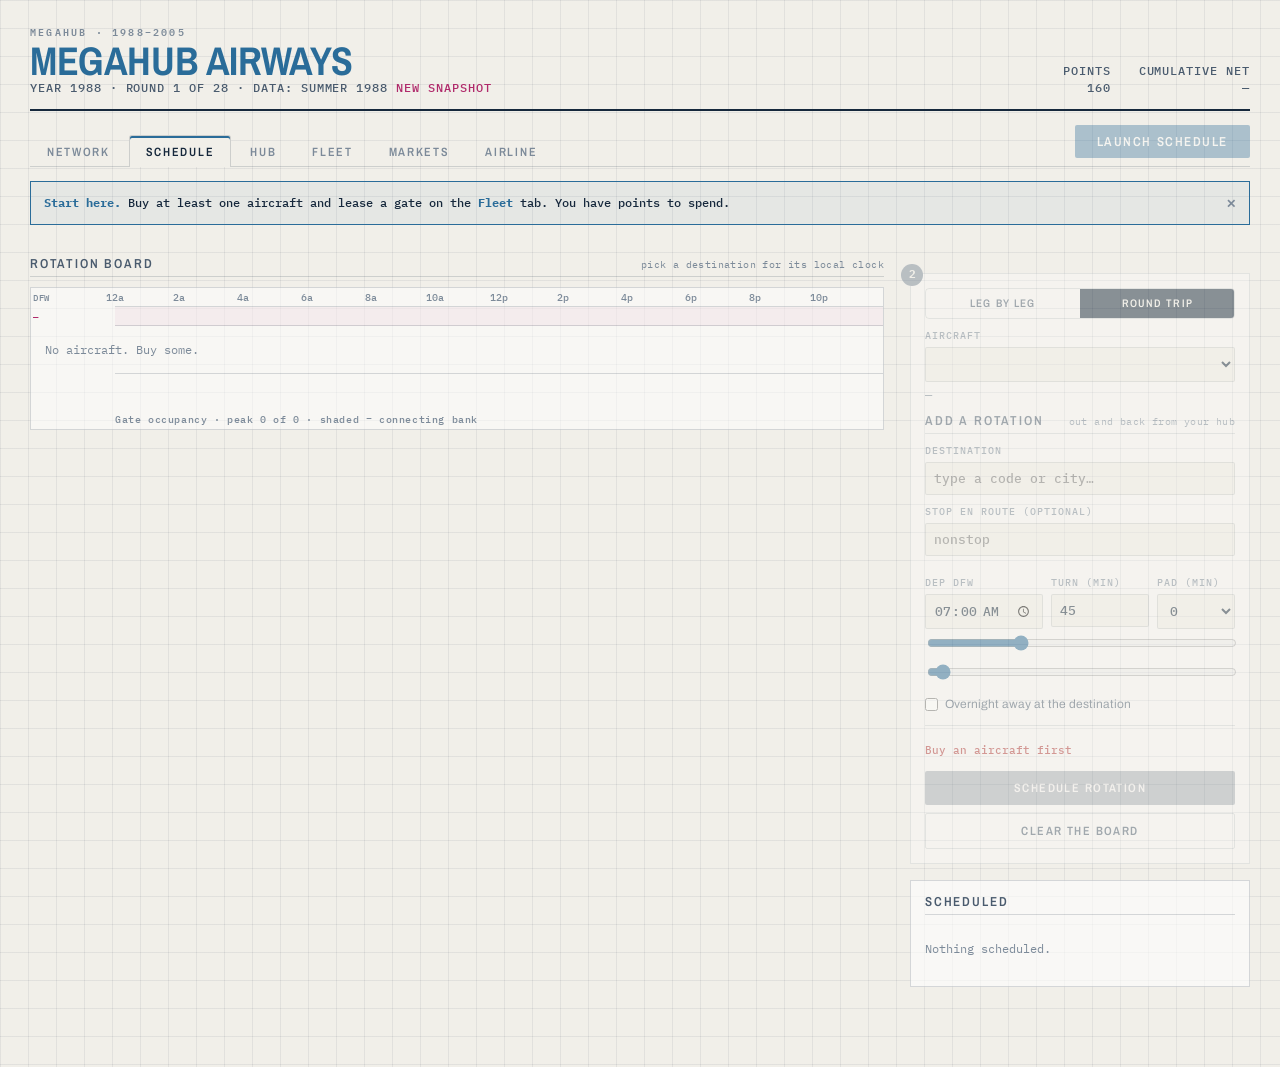
==== commit 965ecf60: "Add files via upload" ====
--- a/index.html
+++ b/index.html
@@ -71,6 +71,7 @@
 <section class="tabpane" data-pane="schedule" role="tabpanel">
   <div class="grid">
     <div>
+      <div class="daypanel" id="dayPanel"></div>
       <h2>Rotation board <em id="axlab">pick a destination for its local clock</em></h2>
       <div class="board">
       <div class="axis dfw" id="axis"></div>
@@ -83,10 +84,13 @@
     <div>
       <div class="panel step" id="pRot" style="margin-top:16px">
       <div class="step-badge">2</div>
-      <h2>Add a rotation</h2>
+      <div class="etabs" role="tablist" aria-label="How to schedule"><button type="button" data-etab="leg" role="tab">Leg by leg</button><button type="button" data-etab="rt" role="tab">Round trip</button></div>
       <label for="ac">Aircraft</label><select id="ac"></select>
       <div id="moverow" style="display:none"></div>
       <div class="rowv" style="margin-top:5px"><span id="acFree" style="color:var(--ink3)">—</span></div>
+      <div id="legForm" style="display:none"></div>
+      <div id="rtForm">
+      <h2 style="margin-top:12px">Add a rotation <em id="rtSub">out and back from your hub</em></h2>
       <label for="destQ">Destination <span id="rangeNote" style="color:var(--ink3)"></span></label>
       <div class="combo"><input id="destQ" type="text" autocomplete="off" placeholder="type a code or city…"><div class="clist" id="destL"></div></div>
       <label for="viaQ">Stop en route (optional)</label>
@@ -98,11 +102,14 @@
       </div>
       <input type="range" id="dep" min="0" max="1439" step="1" value="420">
       <input type="range" id="turn" min="25" max="720" step="1" value="45">
+      <label class="chk"><input type="checkbox" id="ronChk"> <span id="ronLab">Overnight away at the destination</span></label>
+      <div id="backRow" class="duo" style="display:none"><div><label for="backT" id="backLab">Back from — (local)</label><input type="time" id="backT" step="60" value="07:00"></div><div><label>On the ground</label><div class="fromfix" id="backGnd">—</div></div></div>
       <div class="fcard" id="fcard"></div>
       <div class="err" id="err"></div>
       <button id="add">Schedule rotation</button>
       <button class="ghost" id="canceledit" style="display:none">Cancel edit</button>
       <button class="ghost" id="clearac" style="display:none">Clear this aircraft's schedule</button>
+      </div>
       <button class="ghost" id="clear">Clear the board</button>
       </div>
       <div class="panel" style="margin-top:16px">
@@ -145,7 +152,6 @@
 <section class="tabpane" data-pane="fleet" role="tabpanel">
   <div class="fleetgrid">
   <div>
-    <div class="panel" id="hubsPanel" style="margin-bottom:18px"></div>
     <div class="panel step" id="pFleet">
     <div class="step-badge">1</div>
     <h2>Fleet &amp; gates <em id="bpts">—</em></h2>
@@ -169,6 +175,7 @@
     <button id="build">Purchase</button>
     <div id="roster"></div>
     </div>
+    <div class="panel" id="hubsPanel" style="margin-top:18px"></div>
   </div>
   <div class="panel" id="fperfPanel">
     <h2>Fleet performance <em id="fplab"></em></h2>
@@ -184,6 +191,13 @@
     <select id="mktSel" aria-label="Choose a city to explore"></select>
     <div id="mexp"></div>
   </div>
+  <div class="panel" id="ttPanel" style="margin-top:22px">
+    <h2>Timetable <em id="ttlab"></em></h2>
+    <div class="ttctl"><select id="ttSel" aria-label="City timetable"></select>
+      <input type="text" id="ttFind" placeholder="find a city…" autocomplete="off" spellcheck="false"></div>
+    <div id="ttbody"></div>
+  </div>
+  <div class="tiernote" id="connwhy" style="display:none;margin-top:18px"></div>
   <h2 style="margin-top:26px">Opportunities <em id="opplab"></em></h2>
   <div class="cols3">
     <div><h3 class="sub3">Biggest unserved cities</h3><div id="oppUnserved"></div></div>
@@ -224,13 +238,15 @@
   </div>
   <h2 style="margin-top:28px">Season by season <em id="seasonlab"></em></h2>
   <div id="seasons"></div>
+  <h2 style="margin-top:28px">Points log <em id="ptslab"></em></h2>
+  <div id="ptslog"></div>
   <h2 style="margin-top:28px">How MegaHub works</h2>
   <div class="foot">
-  One round per year, 1988 to 2005. Each launch pays traffic points and charges fleet and gate upkeep; the net funds next year's growth.
+  One round per year, 1988 to 2015 (schedule data runs to 2005; demand holds steady after that). Each launch pays traffic points — one per 60,000 net pax-miles up to 12 million, then one per 120,000 beyond — and charges fleet and gate upkeep; the net funds next year's growth.
   Demand and the aircraft catalog step forward on the real schedule years — 1988, 1993, 1997, 2001, 2005.
   326 airports. Anything closer than 75 nm to your hub is a drive, not a flight. Indiana kept no daylight time in 1988.
   A bigger terminal is a slower one: minimum connect time rises 5 minutes for every 5 gates you lease, up to a 40-minute cap. Widebodies (200+ seats) need a heavy gate, and arrivals from abroad need an international (customs) gate to deplane — on the ground 90 minutes or more, only for the first 45, then they're towed off. Flights from Canada, Bermuda, Nassau and Aruba clear US customs before departure and arrive as domestic. Bigger gates take smaller aircraft when they're free.
-  Slack absorbs delay. An aircraft turned at the minimum, every time, carries the morning's delay all day — and its own connections stop working. Padding a rotation adds scheduled block time to both of its hub legs: it soaks up expected delay, but keeps the aircraft busy longer. A trip longer than a day — Tokyo, Hong Kong — flies as a 2-day line: pair two aircraft of the same type and they swap schedules every day, so the flight still operates daily. Their spare hours can carry other flying. Once you can afford it, open more hubs from the Fleet tab (40 points plus gates): each hub runs its own schedule, gates and fleet, and the switcher beside the tabs picks which one you're working on. Connecting passengers between two cities are counted once across the airline, so your hubs compete for them — offering both routings wins more of a market, but never more than exists. Each extra hub numbers its flights in its own thousand. A rotation can also visit another of your hubs — as its destination (a trunk, like DEN–RDU) or its stop (DEN–LAX–RDU–LAX–DEN): each leg is a separate flight belonging to the hub it touches, the visiting aircraft uses that hub's gates and turn time, and a hub-to-hub city pair is one market. Passengers can connect once, at either hub.
+  Slack absorbs delay. An aircraft turned at the minimum, every time, carries the morning's delay all day — and its own connections stop working. Padding a rotation adds scheduled block time to both of its hub legs: it soaks up expected delay, but keeps the aircraft busy longer. A trip longer than a day — Tokyo, Hong Kong — flies as a 2-day line: pair two aircraft of the same type and they swap schedules every day, so the flight still operates daily. Their spare hours can carry other flying. Once you can afford it, open more hubs from the Fleet tab (40 points plus gates): each hub runs its own schedule, gates and fleet, and the switcher beside the tabs picks which one you're working on. Connecting passengers between two cities are counted once across the airline, so your hubs compete for them — offering both routings wins more of a market, but never more than exists. Flight numbers follow the aircraft and distance, airline-wide: flagship long-haul flights (2,000 nm and up) get 1–499, mainline 500–2499, regional jets and turboprops 2500 and up. A rotation can also visit another of your hubs — as its destination (a trunk, like DEN–RDU) or its stop (DEN–LAX–RDU–LAX–DEN): each leg is a separate flight belonging to the hub it touches, the visiting aircraft uses that hub's gates and turn time, and a hub-to-hub city pair is one market. Passengers can connect once, at either hub.
   Connections are worth most around 30 minutes above the minimum, not at it.
   Customs adds 30 minutes to any connection arriving from abroad. ETOPS constrains twins; trijets and quads crossed oceans freely.
   Score is net passenger-miles — filled seat-miles minus a penalty for empty ones — on great-circle O&amp;D distance, revealed only when you launch.
@@ -253,6 +269,7 @@
 <script src="js/engine/economy.js"></script>
 <script src="js/engine/rotation.js"></script>
 <script src="js/engine/network.js"></script>
+<script src="js/engine/limits.js"></script>
 <script src="js/engine/gates.js"></script>
 <script src="js/engine/ops.js"></script>
 <script src="js/engine/evaluate.js"></script>
@@ -266,11 +283,13 @@
 <script src="js/ui/map.js"></script>
 <script src="js/ui/terminal.js"></script>
 <script src="js/ui/editor.js"></script>
+<script src="js/ui/legs.js"></script>
 <script src="js/ui/fleetperf.js"></script>
 <script src="js/ui/markets.js"></script>
 <script src="js/ui/hubstats.js"></script>
 <script src="js/ui/history.js"></script>
 <script src="js/ui/hubs.js"></script>
+<script src="js/ui/timetable.js"></script>
 <script src="js/ui/tabs.js"></script>
 <script src="js/ui/events.js"></script>
 <script src="js/main.js"></script>
--- a/css/styles.css
+++ b/css/styles.css
@@ -308,9 +308,86 @@
 #hubsPanel tr.hubon td{background:rgba(42,108,153,.06)}
 .openhub{margin-top:12px;border-top:1px solid var(--rule);padding-top:10px}
 .openhub label{margin-top:0}
-.openrow{display:flex;align-items:center;gap:10px;margin-top:8px;font:500 11px var(--mono);color:var(--ink2)}
-.openrow button{width:auto;margin:0 0 0 auto;padding:8px 14px}
+.hubopenrow{display:flex;align-items:center;gap:10px;margin-top:8px;font:500 11px var(--mono);color:var(--ink2)}   /* was .openrow, which clashed with the schedule list's expanded row */
+.hubopenrow button{width:auto;margin:0 0 0 auto;padding:8px 14px}
 select.rebase{width:auto;display:inline-block;padding:2px 4px;font:500 10px var(--mono);margin-left:4px}
 /* ---------------- v3.9: cross-hub flying ---------------- */
 .lane.visiting{opacity:.72;background:repeating-linear-gradient(135deg,transparent 0 8px,rgba(22,40,60,.025) 8px 16px)}
 .lane.visiting .tag i{color:var(--brand)}
+/* v3.10: open-a-hub folds away */
+details.openhub>summary{cursor:pointer;font:600 10px/1.4 var(--mono);letter-spacing:.1em;text-transform:uppercase;color:var(--ink2);list-style:none}
+details.openhub>summary::before{content:'▸ ';color:var(--ink3)} details.openhub[open]>summary::before{content:'▾ '}
+details.openhub>summary::-webkit-details-marker{display:none}
+details.openhub select{margin-top:8px}
+/* ---------------- v3.13: published timetable ---------------- */
+.ttctl{display:flex;gap:8px;flex-wrap:wrap;margin:6px 0 10px} .ttctl select{max-width:360px} .ttctl input{max-width:220px}
+.ttcity{display:flex;align-items:baseline;gap:12px;border-bottom:3px solid var(--brand);padding:4px 0 6px;margin-bottom:6px}
+.ttcity h3{margin:0;font:800 22px/1 var(--cond);letter-spacing:.02em;color:var(--brand)} .ttcity i{font:400 11px var(--mono);color:var(--ink3);font-style:normal}
+.ttblock{display:grid;grid-template-columns:1fr 1fr;border-bottom:1px solid var(--rule)}
+.ttblock>div{padding:7px 10px 8px 0} .ttblock>div+div{padding-left:10px;background:rgba(22,40,60,.035)}
+@media(max-width:820px){.ttblock{grid-template-columns:1fr}.ttblock>div+div{padding-left:0}}
+.tthead{font:500 12px/1.3 var(--mono);color:var(--ink2);margin-bottom:3px} .tthead b{font:700 13px var(--cond);color:var(--ink);letter-spacing:.02em}
+.tthead i{font-style:normal;color:var(--ink3);font-size:10px;margin-left:4px}
+.tttab{width:100%;table-layout:fixed;font:500 11px/1.45 var(--mono)} .tttab th{font-size:9px;padding:1px 4px 1px 0;text-align:left} .tttab td{padding:1px 6px 1px 0;text-align:left;white-space:nowrap;overflow:hidden;text-overflow:ellipsis}
+.tttab sup{font-size:8px;color:var(--mag);margin-left:1px} .tthow{color:var(--ink2)} .tthow.conn{color:var(--blue)} .tteq{color:var(--ink3);font-size:10px}
+.ttnone{font:400 11px var(--mono);color:var(--ink3);padding:2px 0}
+.tthow.conn2{color:var(--violet)}
+
+/* ---- v3.21 leg-by-leg editor ---- */
+.s2s{background:var(--blue) repeating-linear-gradient(135deg,rgba(255,255,255,.16) 0 4px,transparent 4px 8px);color:#fff}
+.rotwrap.ed .blk.s2s{outline:1px solid var(--brand);outline-offset:-1px}
+.dirchip.mid{background:rgba(42,108,153,.10);color:var(--blue);border:1px dashed rgba(42,108,153,.4)}
+.chip.okc{background:rgba(90,124,51,.11);color:var(--green);border-color:rgba(90,124,51,.3)}
+.chip.bad{background:rgba(178,58,58,.10);color:var(--red);border-color:rgba(178,58,58,.3)}
+.chip.s2sc{background:rgba(42,108,153,.08);color:var(--blue);border-style:dashed}
+.chip.ronc{background:rgba(91,75,138,.11);color:var(--violet);border-color:rgba(91,75,138,.28)}
+.etabs{display:flex;gap:0;margin:0 0 10px;border:1px solid var(--rule);border-radius:4px;overflow:hidden}
+.etabs button{flex:1;margin:0;border:0;border-radius:0;background:transparent;color:var(--ink2);font:600 11px/1 var(--cond);letter-spacing:.1em;text-transform:uppercase;padding:9px 6px;cursor:pointer}
+.etabs button+button{border-left:1px solid var(--rule)}
+.etabs button.on{background:var(--ink);color:var(--paper)}
+.fromfix{font:500 12px/1.3 var(--mono);padding:7px 8px;border:1px dashed var(--rule);border-radius:3px;color:var(--ink);background:rgba(255,255,255,.4)}
+.fromfix span{color:var(--ink3)}
+label.chk{display:flex;gap:7px;align-items:flex-start;text-transform:none;letter-spacing:0;font:400 12px/1.35 var(--sans);color:var(--ink2);margin:9px 0 2px;cursor:pointer}
+label.chk input{width:auto;margin:2px 0 0}
+.daysel{display:flex;gap:6px}
+.daysel button{flex:1;margin:0;padding:6px;font:600 11px var(--mono);background:transparent;color:var(--ink2);border:1px solid var(--rule)}
+.daysel button.on{background:var(--ink);color:var(--paper);border-color:var(--ink)}
+.daypanel:empty{display:none}
+.daypanel{margin-bottom:18px}
+.daybox{border:1px solid var(--rule);background:rgba(255,255,255,.5);padding:0 10px 8px}
+.dayaxis{position:relative;height:19px;border-bottom:1px solid var(--rule)}
+.dayaxis.pair{margin-left:74px}
+.dayaxis i{position:absolute;top:0;font:500 10px/19px var(--mono);color:var(--ink3);transform:translateX(-50%);font-style:normal}
+.dayrow{display:flex;align-items:center;gap:8px;padding:6px 0;border-bottom:1px dashed var(--rule2)}
+.daytag{width:66px;flex:none;font:500 10px/1.3 var(--mono);color:var(--ink2)}
+.daytag i{display:block;font-style:normal;color:var(--ink3)}
+.daytrack{position:relative;flex:1;height:26px}
+.daytrack .blk{height:26px}
+.dgnd{position:absolute;top:5px;height:16px;border-top:1px dashed var(--ink3);border-bottom:1px dashed var(--ink3);font:500 9px/14px var(--mono);color:var(--ink3);overflow:hidden;white-space:nowrap;padding-left:3px}
+.dgnd.hub{background:rgba(22,40,60,.06);border-style:solid;border-color:var(--rule)}
+.dgnd.ron{border-color:var(--violet);background:rgba(91,75,138,.10);color:var(--violet)}
+.dopen{position:absolute;top:3px;height:20px;background:repeating-linear-gradient(135deg,rgba(178,58,58,.14) 0 5px,transparent 5px 10px);border:1px dashed rgba(178,58,58,.5);font:600 9px/18px var(--mono);color:var(--red);overflow:hidden;white-space:nowrap;padding-left:4px}
+.daylegend{display:flex;flex-wrap:wrap;gap:4px 14px;margin-top:8px;font:400 10px/1.3 var(--mono);color:var(--ink3)}
+.daylegend .lg{display:inline-block;width:14px;height:9px;margin-right:5px;vertical-align:-1px;border-radius:1px}
+.lg.gh{background:rgba(22,40,60,.10);border:1px solid var(--rule)} .lg.gs{border-top:1px dashed var(--ink3);border-bottom:1px dashed var(--ink3)}
+.dstat{margin-top:10px;padding:9px 11px;border-radius:4px;font:400 12.5px/1.45 var(--sans)}
+.dstat.ok{background:rgba(90,124,51,.09);color:var(--green);border:1px solid rgba(90,124,51,.25)}
+.dstat.idle{background:rgba(22,40,60,.04);color:var(--ink2);border:1px dashed var(--rule)}
+.dstat.note{background:rgba(42,108,153,.07);color:var(--blue);border:1px solid rgba(42,108,153,.2);display:flex;justify-content:space-between;gap:8px}
+.dstat.bad{background:rgba(178,58,58,.06);color:var(--red);border:1px solid rgba(178,58,58,.3)}
+.dstat.bad>div{margin-bottom:6px}
+.sug{display:flex;width:100%;justify-content:space-between;align-items:center;gap:8px;margin:5px 0 0;padding:7px 9px;text-align:left;background:rgba(255,255,255,.7);color:var(--ink);border:1px solid var(--rule);border-radius:3px;font:400 12px/1.3 var(--sans);text-transform:none;letter-spacing:0;cursor:pointer}
+.sug:hover{border-color:var(--ink2)}
+.daylegs{margin-top:10px;overflow-x:auto}
+.daylegs table{width:100%;border-collapse:collapse;font:400 12px/1.35 var(--mono)}
+.daylegs th{text-align:left;font:500 9.5px/1 var(--mono);text-transform:uppercase;letter-spacing:.08em;color:var(--ink3);padding:4px 6px;border-bottom:1px solid var(--rule)}
+.daylegs td{padding:5px 6px;border-bottom:1px solid var(--rule2);vertical-align:middle}
+.daylegs td i{font-style:normal;color:var(--ink3);font-size:10px}
+.daylegs tr.triph td{font:600 10px/1 var(--cond);letter-spacing:.1em;text-transform:uppercase;color:var(--ink2);padding-top:10px;border-bottom:1px solid var(--rule)}
+.daylegs .fltno.s2s,.daylegs .fltno.out,.daylegs .fltno.ret{background:none;color:var(--brand)}
+.daylegs .fltno.s2s{color:var(--blue)}
+.ib{margin:0 0 0 2px;padding:2px 6px;width:auto;background:transparent;color:var(--ink2);border:1px solid var(--rule);border-radius:3px;font:500 11px/1.2 var(--mono);cursor:pointer}
+.ib:hover{color:var(--ink);border-color:var(--ink2)}
+.daylegs td,.daylegs th{text-align:left}
+.daylegs td:last-child{text-align:right}
+.daylegs tr.triph td{text-align:left}
